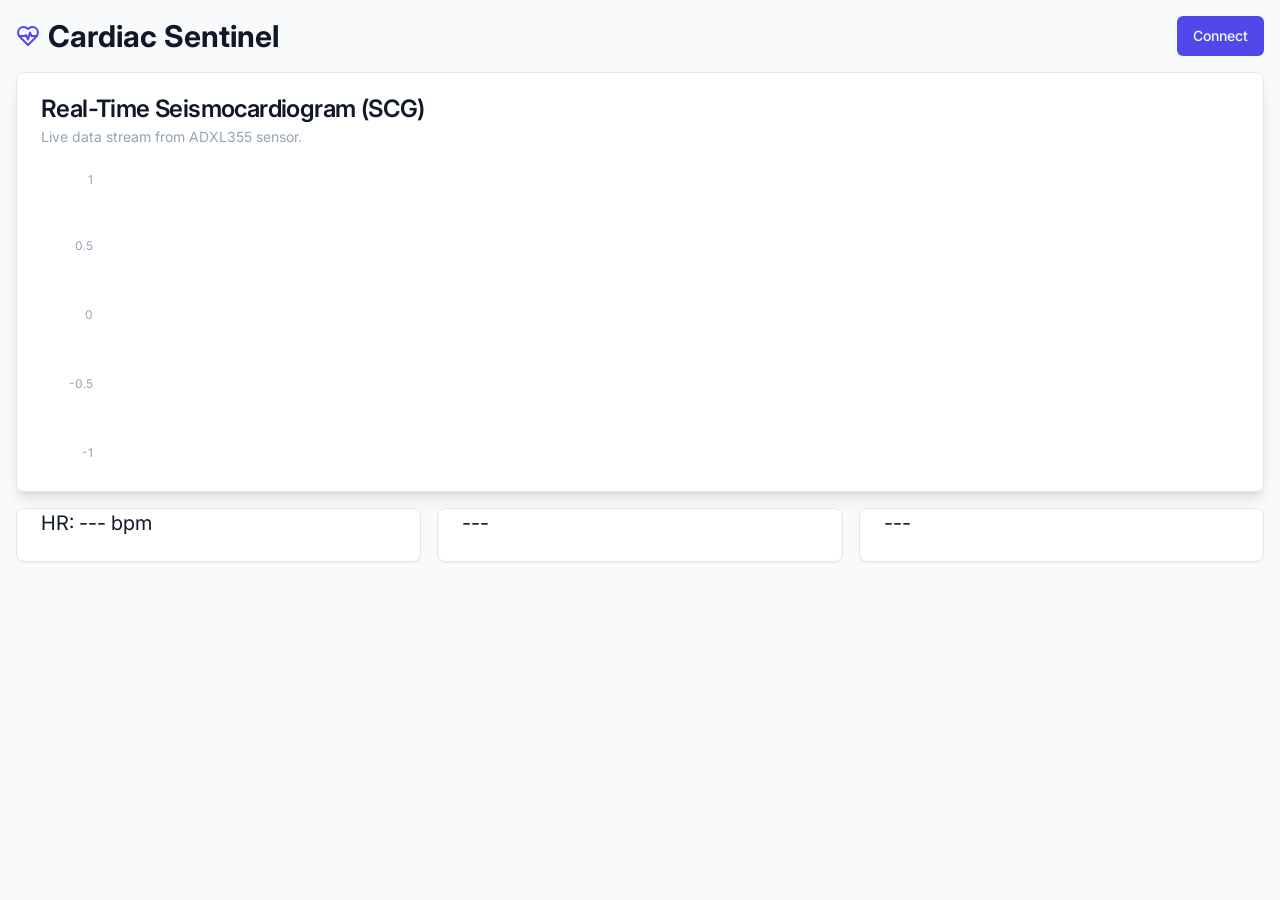
==== index.html @ 400925f0 "Updates" ====
<!DOCTYPE html><html lang="en"><head><meta charSet="utf-8"/><meta name="viewport" content="width=device-width, initial-scale=1"/><link rel="stylesheet" href="/_next/static/css/9968f842c42df639.css" data-precedence="next"/><link rel="preload" as="script" fetchPriority="low" href="/_next/static/chunks/webpack-a2d2ecf072c5eadf.js"/><script src="/_next/static/chunks/4bd1b696-b9202481de15876f.js" async=""></script><script src="/_next/static/chunks/684-242b837866d36d72.js" async=""></script><script src="/_next/static/chunks/main-app-418bdf62731ee5dd.js" async=""></script><script src="/_next/static/chunks/956-b4e54726a2a4a365.js" async=""></script><script src="/_next/static/chunks/app/page-f18080da831ae2c6.js" async=""></script><link rel="preconnect" href="https://fonts.googleapis.com"/><link rel="preconnect" href="https://fonts.gstatic.com" crossorigin="anonymous"/><link href="https://fonts.googleapis.com/css2?family=Inter&amp;display=swap" rel="stylesheet"/><title>Cardiac Sentinel</title><meta name="description" content="Generated by Firebase Studio"/><script>document.querySelectorAll('body link[rel="icon"], body link[rel="apple-touch-icon"]').forEach(el => document.head.appendChild(el))</script><script src="/_next/static/chunks/polyfills-42372ed130431b0a.js" noModule=""></script></head><body class="font-body antialiased"><div class="flex flex-col min-h-screen p-4 bg-slate-50"><header class="flex justify-between items-center mb-4"><h1 class="text-3xl font-bold flex items-center gap-2"><svg xmlns="http://www.w3.org/2000/svg" width="24" height="24" viewBox="0 0 24 24" fill="none" stroke="currentColor" stroke-width="2" stroke-linecap="round" stroke-linejoin="round" class="lucide lucide-heart-pulse text-primary"><path d="M19 14c1.49-1.46 3-3.21 3-5.5A5.5 5.5 0 0 0 16.5 3c-1.76 0-3 .5-4.5 2-1.5-1.5-2.74-2-4.5-2A5.5 5.5 0 0 0 2 8.5c0 2.3 1.5 4.05 3 5.5l7 7Z"></path><path d="M3.22 12H9.5l.5-1 2 4.5 2-7 1.5 3.5h5.27"></path></svg> Cardiac Sentinel</h1><button class="inline-flex items-center justify-center gap-2 whitespace-nowrap rounded-md text-sm font-medium ring-offset-background transition-colors focus-visible:outline-none focus-visible:ring-2 focus-visible:ring-ring focus-visible:ring-offset-2 disabled:pointer-events-none disabled:opacity-50 [&amp;_svg]:pointer-events-none [&amp;_svg]:size-4 [&amp;_svg]:shrink-0 bg-primary text-primary-foreground hover:bg-primary/90 h-10 px-4 py-2">Connect</button></header><div class="rounded-lg border bg-card text-card-foreground w-full h-[420px] shadow-lg flex flex-col"><div class="flex flex-col space-y-1.5 p-6"><div class="text-2xl font-semibold leading-none tracking-tight">Real-Time Seismocardiogram (SCG)</div><div class="text-sm text-muted-foreground">Live data stream from ADXL355 sensor.</div></div><div class="p-6 pt-0 flex-1 pb-2"><div class="recharts-responsive-container" style="width:100%;height:100%;min-width:0"></div></div></div><div class="grid grid-cols-3 gap-4 mt-4"><div class="rounded-lg border bg-card text-card-foreground shadow-sm"><div class="p-6 pt-0 text-xl">HR: <!-- -->---<!-- --> bpm</div></div><div class="rounded-lg border bg-card text-card-foreground shadow-sm"><div class="p-6 pt-0 text-xl">---</div></div><div class="rounded-lg border bg-card text-card-foreground shadow-sm"><div class="p-6 pt-0 text-xl">---</div></div></div></div><div role="region" aria-label="Notifications (F8)" tabindex="-1" style="pointer-events:none"><ol tabindex="-1" class="fixed top-0 z-[100] flex max-h-screen w-full flex-col-reverse p-4 sm:bottom-0 sm:right-0 sm:top-auto sm:flex-col md:max-w-[420px]"></ol></div><!--$--><!--/$--><!--$--><!--/$--><script src="/_next/static/chunks/webpack-a2d2ecf072c5eadf.js" async=""></script><script>(self.__next_f=self.__next_f||[]).push([0])</script><script>self.__next_f.push([1,"1:\"$Sreact.fragment\"\n2:I[87555,[],\"\"]\n3:I[31295,[],\"\"]\n4:I[53557,[\"956\",\"static/chunks/956-b4e54726a2a4a365.js\",\"974\",\"static/chunks/app/page-f18080da831ae2c6.js\"],\"CardiacSentinelDashboard\"]\n5:I[57323,[\"956\",\"static/chunks/956-b4e54726a2a4a365.js\",\"974\",\"static/chunks/app/page-f18080da831ae2c6.js\"],\"Toaster\"]\n6:I[59665,[],\"MetadataBoundary\"]\n8:I[59665,[],\"OutletBoundary\"]\nb:I[74911,[],\"AsyncMetadataOutlet\"]\nd:I[59665,[],\"ViewportBoundary\"]\nf:I[26614,[],\"\"]\n:HL[\"/_next/static/css/9968f842c42df639.css\",\"style\"]\n"])</script><script>self.__next_f.push([1,"0:{\"P\":null,\"b\":\"VKDCpzNhIcx0nlGYERGuG\",\"p\":\"\",\"c\":[\"\",\"\"],\"i\":false,\"f\":[[[\"\",{\"children\":[\"__PAGE__\",{}]},\"$undefined\",\"$undefined\",true],[\"\",[\"$\",\"$1\",\"c\",{\"children\":[[[\"$\",\"link\",\"0\",{\"rel\":\"stylesheet\",\"href\":\"/_next/static/css/9968f842c42df639.css\",\"precedence\":\"next\",\"crossOrigin\":\"$undefined\",\"nonce\":\"$undefined\"}]],[\"$\",\"html\",null,{\"lang\":\"en\",\"children\":[[\"$\",\"head\",null,{\"children\":[[\"$\",\"link\",null,{\"rel\":\"preconnect\",\"href\":\"https://fonts.googleapis.com\"}],[\"$\",\"link\",null,{\"rel\":\"preconnect\",\"href\":\"https://fonts.gstatic.com\",\"crossOrigin\":\"anonymous\"}],[\"$\",\"link\",null,{\"href\":\"https://fonts.googleapis.com/css2?family=Inter\u0026display=swap\",\"rel\":\"stylesheet\"}]]}],[\"$\",\"body\",null,{\"className\":\"font-body antialiased\",\"children\":[\"$\",\"$L2\",null,{\"parallelRouterKey\":\"children\",\"error\":\"$undefined\",\"errorStyles\":\"$undefined\",\"errorScripts\":\"$undefined\",\"template\":[\"$\",\"$L3\",null,{}],\"templateStyles\":\"$undefined\",\"templateScripts\":\"$undefined\",\"notFound\":[[[\"$\",\"title\",null,{\"children\":\"404: This page could not be found.\"}],[\"$\",\"div\",null,{\"style\":{\"fontFamily\":\"system-ui,\\\"Segoe UI\\\",Roboto,Helvetica,Arial,sans-serif,\\\"Apple Color Emoji\\\",\\\"Segoe UI Emoji\\\"\",\"height\":\"100vh\",\"textAlign\":\"center\",\"display\":\"flex\",\"flexDirection\":\"column\",\"alignItems\":\"center\",\"justifyContent\":\"center\"},\"children\":[\"$\",\"div\",null,{\"children\":[[\"$\",\"style\",null,{\"dangerouslySetInnerHTML\":{\"__html\":\"body{color:#000;background:#fff;margin:0}.next-error-h1{border-right:1px solid rgba(0,0,0,.3)}@media (prefers-color-scheme:dark){body{color:#fff;background:#000}.next-error-h1{border-right:1px solid rgba(255,255,255,.3)}}\"}}],[\"$\",\"h1\",null,{\"className\":\"next-error-h1\",\"style\":{\"display\":\"inline-block\",\"margin\":\"0 20px 0 0\",\"padding\":\"0 23px 0 0\",\"fontSize\":24,\"fontWeight\":500,\"verticalAlign\":\"top\",\"lineHeight\":\"49px\"},\"children\":404}],[\"$\",\"div\",null,{\"style\":{\"display\":\"inline-block\"},\"children\":[\"$\",\"h2\",null,{\"style\":{\"fontSize\":14,\"fontWeight\":400,\"lineHeight\":\"49px\",\"margin\":0},\"children\":\"This page could not be found.\"}]}]]}]}]],[]],\"forbidden\":\"$undefined\",\"unauthorized\":\"$undefined\"}]}]]}]]}],{\"children\":[\"__PAGE__\",[\"$\",\"$1\",\"c\",{\"children\":[[[\"$\",\"$L4\",null,{}],[\"$\",\"$L5\",null,{}]],[\"$\",\"$L6\",null,{\"children\":\"$L7\"}],null,[\"$\",\"$L8\",null,{\"children\":[\"$L9\",\"$La\",[\"$\",\"$Lb\",null,{\"promise\":\"$@c\"}]]}]]}],{},null,false]},null,false],[\"$\",\"$1\",\"h\",{\"children\":[null,[\"$\",\"$1\",\"FujCl0XdfBCQm8FsEtH4W\",{\"children\":[[\"$\",\"$Ld\",null,{\"children\":\"$Le\"}],null]}],null]}],false]],\"m\":\"$undefined\",\"G\":[\"$f\",\"$undefined\"],\"s\":false,\"S\":true}\n"])</script><script>self.__next_f.push([1,"10:\"$Sreact.suspense\"\n11:I[74911,[],\"AsyncMetadata\"]\n7:[\"$\",\"$10\",null,{\"fallback\":null,\"children\":[\"$\",\"$L11\",null,{\"promise\":\"$@12\"}]}]\n"])</script><script>self.__next_f.push([1,"a:null\n"])</script><script>self.__next_f.push([1,"e:[[\"$\",\"meta\",\"0\",{\"charSet\":\"utf-8\"}],[\"$\",\"meta\",\"1\",{\"name\":\"viewport\",\"content\":\"width=device-width, initial-scale=1\"}]]\n9:null\n"])</script><script>self.__next_f.push([1,"12:{\"metadata\":[[\"$\",\"title\",\"0\",{\"children\":\"Cardiac Sentinel\"}],[\"$\",\"meta\",\"1\",{\"name\":\"description\",\"content\":\"Generated by Firebase Studio\"}]],\"error\":null,\"digest\":\"$undefined\"}\nc:{\"metadata\":\"$12:metadata\",\"error\":null,\"digest\":\"$undefined\"}\n"])</script></body></html>
---- _next/static/css/9968f842c42df639.css ----
*,:after,:before{--tw-border-spacing-x:0;--tw-border-spacing-y:0;--tw-translate-x:0;--tw-translate-y:0;--tw-rotate:0;--tw-skew-x:0;--tw-skew-y:0;--tw-scale-x:1;--tw-scale-y:1;--tw-pan-x: ;--tw-pan-y: ;--tw-pinch-zoom: ;--tw-scroll-snap-strictness:proximity;--tw-gradient-from-position: ;--tw-gradient-via-position: ;--tw-gradient-to-position: ;--tw-ordinal: ;--tw-slashed-zero: ;--tw-numeric-figure: ;--tw-numeric-spacing: ;--tw-numeric-fraction: ;--tw-ring-inset: ;--tw-ring-offset-width:0px;--tw-ring-offset-color:#fff;--tw-ring-color:rgb(59 130 246/0.5);--tw-ring-offset-shadow:0 0 #0000;--tw-ring-shadow:0 0 #0000;--tw-shadow:0 0 #0000;--tw-shadow-colored:0 0 #0000;--tw-blur: ;--tw-brightness: ;--tw-contrast: ;--tw-grayscale: ;--tw-hue-rotate: ;--tw-invert: ;--tw-saturate: ;--tw-sepia: ;--tw-drop-shadow: ;--tw-backdrop-blur: ;--tw-backdrop-brightness: ;--tw-backdrop-contrast: ;--tw-backdrop-grayscale: ;--tw-backdrop-hue-rotate: ;--tw-backdrop-invert: ;--tw-backdrop-opacity: ;--tw-backdrop-saturate: ;--tw-backdrop-sepia: ;--tw-contain-size: ;--tw-contain-layout: ;--tw-contain-paint: ;--tw-contain-style: }::backdrop{--tw-border-spacing-x:0;--tw-border-spacing-y:0;--tw-translate-x:0;--tw-translate-y:0;--tw-rotate:0;--tw-skew-x:0;--tw-skew-y:0;--tw-scale-x:1;--tw-scale-y:1;--tw-pan-x: ;--tw-pan-y: ;--tw-pinch-zoom: ;--tw-scroll-snap-strictness:proximity;--tw-gradient-from-position: ;--tw-gradient-via-position: ;--tw-gradient-to-position: ;--tw-ordinal: ;--tw-slashed-zero: ;--tw-numeric-figure: ;--tw-numeric-spacing: ;--tw-numeric-fraction: ;--tw-ring-inset: ;--tw-ring-offset-width:0px;--tw-ring-offset-color:#fff;--tw-ring-color:rgb(59 130 246/0.5);--tw-ring-offset-shadow:0 0 #0000;--tw-ring-shadow:0 0 #0000;--tw-shadow:0 0 #0000;--tw-shadow-colored:0 0 #0000;--tw-blur: ;--tw-brightness: ;--tw-contrast: ;--tw-grayscale: ;--tw-hue-rotate: ;--tw-invert: ;--tw-saturate: ;--tw-sepia: ;--tw-drop-shadow: ;--tw-backdrop-blur: ;--tw-backdrop-brightness: ;--tw-backdrop-contrast: ;--tw-backdrop-grayscale: ;--tw-backdrop-hue-rotate: ;--tw-backdrop-invert: ;--tw-backdrop-opacity: ;--tw-backdrop-saturate: ;--tw-backdrop-sepia: ;--tw-contain-size: ;--tw-contain-layout: ;--tw-contain-paint: ;--tw-contain-style: }/*
! tailwindcss v3.4.17 | MIT License | https://tailwindcss.com
*/*,:after,:before{box-sizing:border-box;border:0 solid #e5e7eb}:after,:before{--tw-content:""}:host,html{line-height:1.5;-webkit-text-size-adjust:100%;-moz-tab-size:4;-o-tab-size:4;tab-size:4;font-family:ui-sans-serif,system-ui,sans-serif,Apple Color Emoji,Segoe UI Emoji,Segoe UI Symbol,Noto Color Emoji;font-feature-settings:normal;font-variation-settings:normal;-webkit-tap-highlight-color:transparent}body{margin:0;line-height:inherit}hr{height:0;color:inherit;border-top-width:1px}abbr:where([title]){-webkit-text-decoration:underline dotted;text-decoration:underline dotted}h1,h2,h3,h4,h5,h6{font-size:inherit;font-weight:inherit}a{color:inherit;text-decoration:inherit}b,strong{font-weight:bolder}code,kbd,pre,samp{font-family:ui-monospace,SFMono-Regular,Menlo,Monaco,Consolas,Liberation Mono,Courier New,monospace;font-feature-settings:normal;font-variation-settings:normal;font-size:1em}small{font-size:80%}sub,sup{font-size:75%;line-height:0;position:relative;vertical-align:baseline}sub{bottom:-.25em}sup{top:-.5em}table{text-indent:0;border-color:inherit;border-collapse:collapse}button,input,optgroup,select,textarea{font-family:inherit;font-feature-settings:inherit;font-variation-settings:inherit;font-size:100%;font-weight:inherit;line-height:inherit;letter-spacing:inherit;color:inherit;margin:0;padding:0}button,select{text-transform:none}button,input:where([type=button]),input:where([type=reset]),input:where([type=submit]){-webkit-appearance:button;background-color:transparent;background-image:none}:-moz-focusring{outline:auto}:-moz-ui-invalid{box-shadow:none}progress{vertical-align:baseline}::-webkit-inner-spin-button,::-webkit-outer-spin-button{height:auto}[type=search]{-webkit-appearance:textfield;outline-offset:-2px}::-webkit-search-decoration{-webkit-appearance:none}::-webkit-file-upload-button{-webkit-appearance:button;font:inherit}summary{display:list-item}blockquote,dd,dl,figure,h1,h2,h3,h4,h5,h6,hr,p,pre{margin:0}fieldset{margin:0}fieldset,legend{padding:0}menu,ol,ul{list-style:none;margin:0;padding:0}dialog{padding:0}textarea{resize:vertical}input::-moz-placeholder,textarea::-moz-placeholder{opacity:1;color:#9ca3af}input::placeholder,textarea::placeholder{opacity:1;color:#9ca3af}[role=button],button{cursor:pointer}:disabled{cursor:default}audio,canvas,embed,iframe,img,object,svg,video{display:block;vertical-align:middle}img,video{max-width:100%;height:auto}[hidden]:where(:not([hidden=until-found])){display:none}:root{--background:220 13% 98%;--foreground:222 47% 11%;--card:0 0% 100%;--card-foreground:222 47% 11%;--popover:0 0% 100%;--popover-foreground:222 47% 11%;--primary:243 79% 60%;--primary-foreground:210 40% 98%;--secondary:210 40% 96.1%;--secondary-foreground:222 47% 11%;--muted:210 40% 96.1%;--muted-foreground:215 20% 65.1%;--accent:25 95% 53%;--accent-foreground:210 40% 98%;--destructive:25 95% 53%;--destructive-foreground:210 40% 98%;--border:214.3 31.8% 91.4%;--input:214.3 31.8% 91.4%;--ring:243 79% 60%;--chart-1:12 76% 61%;--chart-2:173 58% 39%;--chart-3:197 37% 24%;--chart-4:43 74% 66%;--chart-5:27 87% 67%;--radius:0.5rem;--sidebar-background:0 0% 98%;--sidebar-foreground:240 5.3% 26.1%;--sidebar-primary:240 5.9% 10%;--sidebar-primary-foreground:0 0% 98%;--sidebar-accent:240 4.8% 95.9%;--sidebar-accent-foreground:240 5.9% 10%;--sidebar-border:220 13% 91%;--sidebar-ring:217.2 91.2% 59.8%}*{border-color:hsl(var(--border))}body{background-color:hsl(var(--background));color:hsl(var(--foreground))}.sr-only{position:absolute;width:1px;height:1px;padding:0;margin:-1px;overflow:hidden;clip:rect(0,0,0,0);white-space:nowrap;border-width:0}.pointer-events-auto{pointer-events:auto}.fixed{position:fixed}.absolute{position:absolute}.relative{position:relative}.inset-0{inset:0}.left-\[50\%\]{left:50%}.right-2{right:.5rem}.right-4{right:1rem}.top-0{top:0}.top-2{top:.5rem}.top-4{top:1rem}.top-\[50\%\]{top:50%}.z-50{z-index:50}.z-\[100\]{z-index:100}.mb-2{margin-bottom:.5rem}.mb-4{margin-bottom:1rem}.mr-2{margin-right:.5rem}.mt-2{margin-top:.5rem}.mt-4{margin-top:1rem}.inline-block{display:inline-block}.flex{display:flex}.inline-flex{display:inline-flex}.grid{display:grid}.h-10{height:2.5rem}.h-11{height:2.75rem}.h-2\.5{height:.625rem}.h-4{height:1rem}.h-5{height:1.25rem}.h-8{height:2rem}.h-9{height:2.25rem}.h-\[420px\]{height:420px}.h-full{height:100%}.max-h-screen{max-height:100vh}.min-h-\[80px\]{min-height:80px}.min-h-screen{min-height:100vh}.w-10{width:2.5rem}.w-2\.5{width:.625rem}.w-4{width:1rem}.w-5{width:1.25rem}.w-8{width:2rem}.w-full{width:100%}.max-w-lg{max-width:32rem}.flex-1{flex:1 1 0%}.shrink-0{flex-shrink:0}.translate-x-\[-50\%\]{--tw-translate-x:-50%}.translate-x-\[-50\%\],.translate-y-\[-50\%\]{transform:translate(var(--tw-translate-x),var(--tw-translate-y)) rotate(var(--tw-rotate)) skewX(var(--tw-skew-x)) skewY(var(--tw-skew-y)) scaleX(var(--tw-scale-x)) scaleY(var(--tw-scale-y))}.translate-y-\[-50\%\]{--tw-translate-y:-50%}.touch-none{touch-action:none}.select-none{-webkit-user-select:none;-moz-user-select:none;user-select:none}.grid-cols-3{grid-template-columns:repeat(3,minmax(0,1fr))}.flex-col{flex-direction:column}.flex-col-reverse{flex-direction:column-reverse}.items-start{align-items:flex-start}.items-center{align-items:center}.justify-center{justify-content:center}.justify-between{justify-content:space-between}.gap-1{gap:.25rem}.gap-2{gap:.5rem}.gap-4{gap:1rem}.space-x-4>:not([hidden])~:not([hidden]){--tw-space-x-reverse:0;margin-right:calc(1rem * var(--tw-space-x-reverse));margin-left:calc(1rem * calc(1 - var(--tw-space-x-reverse)))}.space-y-1\.5>:not([hidden])~:not([hidden]){--tw-space-y-reverse:0;margin-top:calc(.375rem * calc(1 - var(--tw-space-y-reverse)));margin-bottom:calc(.375rem * var(--tw-space-y-reverse))}.space-y-2>:not([hidden])~:not([hidden]){--tw-space-y-reverse:0;margin-top:calc(.5rem * calc(1 - var(--tw-space-y-reverse)));margin-bottom:calc(.5rem * var(--tw-space-y-reverse))}.overflow-hidden{overflow:hidden}.whitespace-nowrap{white-space:nowrap}.rounded-\[inherit\]{border-radius:inherit}.rounded-full{border-radius:9999px}.rounded-lg{border-radius:var(--radius)}.rounded-md{border-radius:calc(var(--radius) - 2px)}.rounded-sm{border-radius:calc(var(--radius) - 4px)}.border{border-width:1px}.border-b{border-bottom-width:1px}.border-l{border-left-width:1px}.border-t{border-top-width:1px}.border-border\/50{border-color:hsl(var(--border)/.5)}.border-destructive{border-color:hsl(var(--destructive))}.border-input{border-color:hsl(var(--input))}.border-transparent{border-color:transparent}.border-l-transparent{border-left-color:transparent}.border-t-transparent{border-top-color:transparent}.bg-background{background-color:hsl(var(--background))}.bg-black\/80{background-color:rgb(0 0 0/.8)}.bg-border{background-color:hsl(var(--border))}.bg-card{background-color:hsl(var(--card))}.bg-destructive{background-color:hsl(var(--destructive))}.bg-destructive\/10{background-color:hsl(var(--destructive)/.1)}.bg-primary{background-color:hsl(var(--primary))}.bg-secondary{background-color:hsl(var(--secondary))}.bg-slate-50{--tw-bg-opacity:1;background-color:rgb(248 250 252/var(--tw-bg-opacity,1))}.bg-transparent{background-color:transparent}.p-1{padding:.25rem}.p-2{padding:.5rem}.p-3{padding:.75rem}.p-4{padding:1rem}.p-6{padding:1.5rem}.p-\[1px\]{padding:1px}.px-2\.5{padding-left:.625rem;padding-right:.625rem}.px-3{padding-left:.75rem;padding-right:.75rem}.px-4{padding-left:1rem;padding-right:1rem}.px-8{padding-left:2rem;padding-right:2rem}.py-0\.5{padding-top:.125rem;padding-bottom:.125rem}.py-2{padding-top:.5rem}.pb-2,.py-2{padding-bottom:.5rem}.pr-4{padding-right:1rem}.pr-8{padding-right:2rem}.pt-0{padding-top:0}.text-center{text-align:center}.font-body{font-family:Inter,sans-serif}.text-2xl{font-size:1.5rem;line-height:2rem}.text-3xl{font-size:1.875rem;line-height:2.25rem}.text-base{font-size:1rem;line-height:1.5rem}.text-lg{font-size:1.125rem;line-height:1.75rem}.text-sm{font-size:.875rem;line-height:1.25rem}.text-xl{font-size:1.25rem;line-height:1.75rem}.text-xs{font-size:.75rem;line-height:1rem}.font-bold{font-weight:700}.font-medium{font-weight:500}.font-semibold{font-weight:600}.leading-none{line-height:1}.tracking-tight{letter-spacing:-.025em}.text-card-foreground{color:hsl(var(--card-foreground))}.text-destructive{color:hsl(var(--destructive))}.text-destructive-foreground{color:hsl(var(--destructive-foreground))}.text-foreground{color:hsl(var(--foreground))}.text-foreground\/50{color:hsl(var(--foreground)/.5)}.text-muted-foreground{color:hsl(var(--muted-foreground))}.text-primary{color:hsl(var(--primary))}.text-primary-foreground{color:hsl(var(--primary-foreground))}.text-secondary-foreground{color:hsl(var(--secondary-foreground))}.underline-offset-4{text-underline-offset:4px}.antialiased{-webkit-font-smoothing:antialiased;-moz-osx-font-smoothing:grayscale}.opacity-0{opacity:0}.opacity-70{opacity:.7}.opacity-90{opacity:.9}.shadow-lg{--tw-shadow:0 10px 15px -3px rgb(0 0 0/0.1),0 4px 6px -4px rgb(0 0 0/0.1);--tw-shadow-colored:0 10px 15px -3px var(--tw-shadow-color),0 4px 6px -4px var(--tw-shadow-color)}.shadow-lg,.shadow-sm{box-shadow:var(--tw-ring-offset-shadow,0 0 #0000),var(--tw-ring-shadow,0 0 #0000),var(--tw-shadow)}.shadow-sm{--tw-shadow:0 1px 2px 0 rgb(0 0 0/0.05);--tw-shadow-colored:0 1px 2px 0 var(--tw-shadow-color)}.outline{outline-style:solid}.ring-offset-background{--tw-ring-offset-color:hsl(var(--background))}.filter{filter:var(--tw-blur) var(--tw-brightness) var(--tw-contrast) var(--tw-grayscale) var(--tw-hue-rotate) var(--tw-invert) var(--tw-saturate) var(--tw-sepia) var(--tw-drop-shadow)}.transition-all{transition-property:all;transition-timing-function:cubic-bezier(.4,0,.2,1);transition-duration:.15s}.transition-colors{transition-property:color,background-color,border-color,text-decoration-color,fill,stroke;transition-timing-function:cubic-bezier(.4,0,.2,1);transition-duration:.15s}.transition-opacity{transition-property:opacity;transition-timing-function:cubic-bezier(.4,0,.2,1);transition-duration:.15s}.duration-200{transition-duration:.2s}@keyframes enter{0%{opacity:var(--tw-enter-opacity,1);transform:translate3d(var(--tw-enter-translate-x,0),var(--tw-enter-translate-y,0),0) scale3d(var(--tw-enter-scale,1),var(--tw-enter-scale,1),var(--tw-enter-scale,1)) rotate(var(--tw-enter-rotate,0))}}@keyframes exit{to{opacity:var(--tw-exit-opacity,1);transform:translate3d(var(--tw-exit-translate-x,0),var(--tw-exit-translate-y,0),0) scale3d(var(--tw-exit-scale,1),var(--tw-exit-scale,1),var(--tw-exit-scale,1)) rotate(var(--tw-exit-rotate,0))}}.duration-200{animation-duration:.2s}body{font-family:Arial,Helvetica,sans-serif}.placeholder\:text-muted-foreground::-moz-placeholder{color:hsl(var(--muted-foreground))}.placeholder\:text-muted-foreground::placeholder{color:hsl(var(--muted-foreground))}.hover\:bg-accent:hover{background-color:hsl(var(--accent))}.hover\:bg-destructive\/80:hover{background-color:hsl(var(--destructive)/.8)}.hover\:bg-destructive\/90:hover{background-color:hsl(var(--destructive)/.9)}.hover\:bg-primary\/80:hover{background-color:hsl(var(--primary)/.8)}.hover\:bg-primary\/90:hover{background-color:hsl(var(--primary)/.9)}.hover\:bg-secondary:hover{background-color:hsl(var(--secondary))}.hover\:bg-secondary\/80:hover{background-color:hsl(var(--secondary)/.8)}.hover\:text-accent-foreground:hover{color:hsl(var(--accent-foreground))}.hover\:text-foreground:hover{color:hsl(var(--foreground))}.hover\:underline:hover{text-decoration-line:underline}.focus\:opacity-100:focus,.hover\:opacity-100:hover{opacity:1}.focus\:outline-none:focus{outline:2px solid transparent;outline-offset:2px}.focus\:ring-2:focus{--tw-ring-offset-shadow:var(--tw-ring-inset) 0 0 0 var(--tw-ring-offset-width) var(--tw-ring-offset-color);--tw-ring-shadow:var(--tw-ring-inset) 0 0 0 calc(2px + var(--tw-ring-offset-width)) var(--tw-ring-color);box-shadow:var(--tw-ring-offset-shadow),var(--tw-ring-shadow),var(--tw-shadow,0 0 #0000)}.focus\:ring-ring:focus{--tw-ring-color:hsl(var(--ring))}.focus\:ring-offset-2:focus{--tw-ring-offset-width:2px}.focus-visible\:outline-none:focus-visible{outline:2px solid transparent;outline-offset:2px}.focus-visible\:ring-2:focus-visible{--tw-ring-offset-shadow:var(--tw-ring-inset) 0 0 0 var(--tw-ring-offset-width) var(--tw-ring-offset-color);--tw-ring-shadow:var(--tw-ring-inset) 0 0 0 calc(2px + var(--tw-ring-offset-width)) var(--tw-ring-color);box-shadow:var(--tw-ring-offset-shadow),var(--tw-ring-shadow),var(--tw-shadow,0 0 #0000)}.focus-visible\:ring-ring:focus-visible{--tw-ring-color:hsl(var(--ring))}.focus-visible\:ring-offset-2:focus-visible{--tw-ring-offset-width:2px}.disabled\:pointer-events-none:disabled{pointer-events:none}.disabled\:cursor-not-allowed:disabled{cursor:not-allowed}.disabled\:opacity-50:disabled{opacity:.5}.group:hover .group-hover\:opacity-100{opacity:1}.group.destructive .group-\[\.destructive\]\:border-muted\/40{border-color:hsl(var(--muted)/.4)}.group.destructive .group-\[\.destructive\]\:text-red-300{--tw-text-opacity:1;color:rgb(252 165 165/var(--tw-text-opacity,1))}.group.destructive .group-\[\.destructive\]\:hover\:border-destructive\/30:hover{border-color:hsl(var(--destructive)/.3)}.group.destructive .group-\[\.destructive\]\:hover\:bg-destructive:hover{background-color:hsl(var(--destructive))}.group.destructive .group-\[\.destructive\]\:hover\:text-destructive-foreground:hover{color:hsl(var(--destructive-foreground))}.group.destructive .group-\[\.destructive\]\:hover\:text-red-50:hover{--tw-text-opacity:1;color:rgb(254 242 242/var(--tw-text-opacity,1))}.group.destructive .group-\[\.destructive\]\:focus\:ring-destructive:focus{--tw-ring-color:hsl(var(--destructive))}.group.destructive .group-\[\.destructive\]\:focus\:ring-red-400:focus{--tw-ring-opacity:1;--tw-ring-color:rgb(248 113 113/var(--tw-ring-opacity,1))}.group.destructive .group-\[\.destructive\]\:focus\:ring-offset-red-600:focus{--tw-ring-offset-color:#dc2626}.data-\[swipe\=cancel\]\:translate-x-0[data-swipe=cancel]{--tw-translate-x:0px}.data-\[swipe\=cancel\]\:translate-x-0[data-swipe=cancel],.data-\[swipe\=end\]\:translate-x-\[var\(--radix-toast-swipe-end-x\)\][data-swipe=end]{transform:translate(var(--tw-translate-x),var(--tw-translate-y)) rotate(var(--tw-rotate)) skewX(var(--tw-skew-x)) skewY(var(--tw-skew-y)) scaleX(var(--tw-scale-x)) scaleY(var(--tw-scale-y))}.data-\[swipe\=end\]\:translate-x-\[var\(--radix-toast-swipe-end-x\)\][data-swipe=end]{--tw-translate-x:var(--radix-toast-swipe-end-x)}.data-\[swipe\=move\]\:translate-x-\[var\(--radix-toast-swipe-move-x\)\][data-swipe=move]{--tw-translate-x:var(--radix-toast-swipe-move-x);transform:translate(var(--tw-translate-x),var(--tw-translate-y)) rotate(var(--tw-rotate)) skewX(var(--tw-skew-x)) skewY(var(--tw-skew-y)) scaleX(var(--tw-scale-x)) scaleY(var(--tw-scale-y))}.data-\[state\=open\]\:bg-accent[data-state=open]{background-color:hsl(var(--accent))}.data-\[state\=open\]\:text-muted-foreground[data-state=open]{color:hsl(var(--muted-foreground))}.data-\[swipe\=move\]\:transition-none[data-swipe=move]{transition-property:none}.data-\[state\=open\]\:animate-in[data-state=open]{animation-name:enter;animation-duration:.15s;--tw-enter-opacity:initial;--tw-enter-scale:initial;--tw-enter-rotate:initial;--tw-enter-translate-x:initial;--tw-enter-translate-y:initial}.data-\[state\=closed\]\:animate-out[data-state=closed],.data-\[swipe\=end\]\:animate-out[data-swipe=end]{animation-name:exit;animation-duration:.15s;--tw-exit-opacity:initial;--tw-exit-scale:initial;--tw-exit-rotate:initial;--tw-exit-translate-x:initial;--tw-exit-translate-y:initial}.data-\[state\=closed\]\:fade-out-0[data-state=closed]{--tw-exit-opacity:0}.data-\[state\=closed\]\:fade-out-80[data-state=closed]{--tw-exit-opacity:0.8}.data-\[state\=open\]\:fade-in-0[data-state=open]{--tw-enter-opacity:0}.data-\[state\=closed\]\:zoom-out-95[data-state=closed]{--tw-exit-scale:.95}.data-\[state\=open\]\:zoom-in-95[data-state=open]{--tw-enter-scale:.95}.data-\[state\=closed\]\:slide-out-to-left-1\/2[data-state=closed]{--tw-exit-translate-x:-50%}.data-\[state\=closed\]\:slide-out-to-right-full[data-state=closed]{--tw-exit-translate-x:100%}.data-\[state\=closed\]\:slide-out-to-top-\[48\%\][data-state=closed]{--tw-exit-translate-y:-48%}.data-\[state\=open\]\:slide-in-from-left-1\/2[data-state=open]{--tw-enter-translate-x:-50%}.data-\[state\=open\]\:slide-in-from-top-\[48\%\][data-state=open]{--tw-enter-translate-y:-48%}.data-\[state\=open\]\:slide-in-from-top-full[data-state=open]{--tw-enter-translate-y:-100%}@media (min-width:640px){.sm\:bottom-0{bottom:0}.sm\:right-0{right:0}.sm\:top-auto{top:auto}.sm\:mt-0{margin-top:0}.sm\:flex-row{flex-direction:row}.sm\:flex-col{flex-direction:column}.sm\:justify-end{justify-content:flex-end}.sm\:space-x-2>:not([hidden])~:not([hidden]){--tw-space-x-reverse:0;margin-right:calc(.5rem * var(--tw-space-x-reverse));margin-left:calc(.5rem * calc(1 - var(--tw-space-x-reverse)))}.sm\:rounded-lg{border-radius:var(--radius)}.sm\:text-left{text-align:left}.data-\[state\=open\]\:sm\:slide-in-from-bottom-full[data-state=open]{--tw-enter-translate-y:100%}}@media (min-width:768px){.md\:max-w-\[420px\]{max-width:420px}.md\:text-sm{font-size:.875rem;line-height:1.25rem}}.\[\&_svg\]\:pointer-events-none svg{pointer-events:none}.\[\&_svg\]\:size-4 svg{width:1rem;height:1rem}.\[\&_svg\]\:shrink-0 svg{flex-shrink:0}
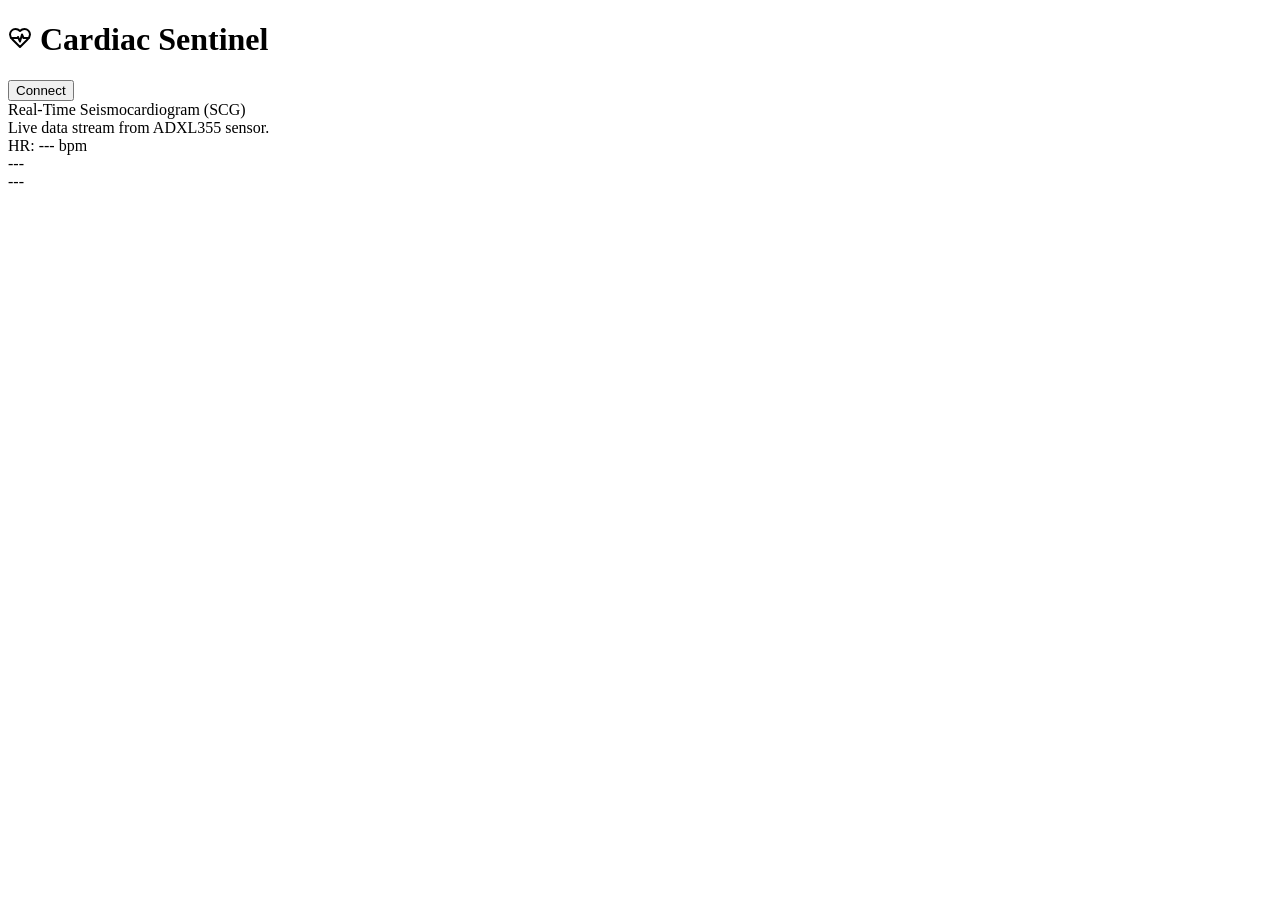
==== commit 0c74cbdc: "Updates" ====
--- a/index.html
+++ b/index.html
@@ -1 +1 @@
-<!DOCTYPE html><html lang="en"><head><meta charSet="utf-8"/><meta name="viewport" content="width=device-width, initial-scale=1"/><link rel="stylesheet" href="/_next/static/css/9968f842c42df639.css" data-precedence="next"/><link rel="preload" as="script" fetchPriority="low" href="/_next/static/chunks/webpack-a2d2ecf072c5eadf.js"/><script src="/_next/static/chunks/4bd1b696-b9202481de15876f.js" async=""></script><script src="/_next/static/chunks/684-242b837866d36d72.js" async=""></script><script src="/_next/static/chunks/main-app-418bdf62731ee5dd.js" async=""></script><script src="/_next/static/chunks/956-b4e54726a2a4a365.js" async=""></script><script src="/_next/static/chunks/app/page-f18080da831ae2c6.js" async=""></script><link rel="preconnect" href="https://fonts.googleapis.com"/><link rel="preconnect" href="https://fonts.gstatic.com" crossorigin="anonymous"/><link href="https://fonts.googleapis.com/css2?family=Inter&amp;display=swap" rel="stylesheet"/><title>Cardiac Sentinel</title><meta name="description" content="Generated by Firebase Studio"/><script>document.querySelectorAll('body link[rel="icon"], body link[rel="apple-touch-icon"]').forEach(el => document.head.appendChild(el))</script><script src="/_next/static/chunks/polyfills-42372ed130431b0a.js" noModule=""></script></head><body class="font-body antialiased"><div class="flex flex-col min-h-screen p-4 bg-slate-50"><header class="flex justify-between items-center mb-4"><h1 class="text-3xl font-bold flex items-center gap-2"><svg xmlns="http://www.w3.org/2000/svg" width="24" height="24" viewBox="0 0 24 24" fill="none" stroke="currentColor" stroke-width="2" stroke-linecap="round" stroke-linejoin="round" class="lucide lucide-heart-pulse text-primary"><path d="M19 14c1.49-1.46 3-3.21 3-5.5A5.5 5.5 0 0 0 16.5 3c-1.76 0-3 .5-4.5 2-1.5-1.5-2.74-2-4.5-2A5.5 5.5 0 0 0 2 8.5c0 2.3 1.5 4.05 3 5.5l7 7Z"></path><path d="M3.22 12H9.5l.5-1 2 4.5 2-7 1.5 3.5h5.27"></path></svg> Cardiac Sentinel</h1><button class="inline-flex items-center justify-center gap-2 whitespace-nowrap rounded-md text-sm font-medium ring-offset-background transition-colors focus-visible:outline-none focus-visible:ring-2 focus-visible:ring-ring focus-visible:ring-offset-2 disabled:pointer-events-none disabled:opacity-50 [&amp;_svg]:pointer-events-none [&amp;_svg]:size-4 [&amp;_svg]:shrink-0 bg-primary text-primary-foreground hover:bg-primary/90 h-10 px-4 py-2">Connect</button></header><div class="rounded-lg border bg-card text-card-foreground w-full h-[420px] shadow-lg flex flex-col"><div class="flex flex-col space-y-1.5 p-6"><div class="text-2xl font-semibold leading-none tracking-tight">Real-Time Seismocardiogram (SCG)</div><div class="text-sm text-muted-foreground">Live data stream from ADXL355 sensor.</div></div><div class="p-6 pt-0 flex-1 pb-2"><div class="recharts-responsive-container" style="width:100%;height:100%;min-width:0"></div></div></div><div class="grid grid-cols-3 gap-4 mt-4"><div class="rounded-lg border bg-card text-card-foreground shadow-sm"><div class="p-6 pt-0 text-xl">HR: <!-- -->---<!-- --> bpm</div></div><div class="rounded-lg border bg-card text-card-foreground shadow-sm"><div class="p-6 pt-0 text-xl">---</div></div><div class="rounded-lg border bg-card text-card-foreground shadow-sm"><div class="p-6 pt-0 text-xl">---</div></div></div></div><div role="region" aria-label="Notifications (F8)" tabindex="-1" style="pointer-events:none"><ol tabindex="-1" class="fixed top-0 z-[100] flex max-h-screen w-full flex-col-reverse p-4 sm:bottom-0 sm:right-0 sm:top-auto sm:flex-col md:max-w-[420px]"></ol></div><!--$--><!--/$--><!--$--><!--/$--><script src="/_next/static/chunks/webpack-a2d2ecf072c5eadf.js" async=""></script><script>(self.__next_f=self.__next_f||[]).push([0])</script><script>self.__next_f.push([1,"1:\"$Sreact.fragment\"\n2:I[87555,[],\"\"]\n3:I[31295,[],\"\"]\n4:I[53557,[\"956\",\"static/chunks/956-b4e54726a2a4a365.js\",\"974\",\"static/chunks/app/page-f18080da831ae2c6.js\"],\"CardiacSentinelDashboard\"]\n5:I[57323,[\"956\",\"static/chunks/956-b4e54726a2a4a365.js\",\"974\",\"static/chunks/app/page-f18080da831ae2c6.js\"],\"Toaster\"]\n6:I[59665,[],\"MetadataBoundary\"]\n8:I[59665,[],\"OutletBoundary\"]\nb:I[74911,[],\"AsyncMetadataOutlet\"]\nd:I[59665,[],\"ViewportBoundary\"]\nf:I[26614,[],\"\"]\n:HL[\"/_next/static/css/9968f842c42df639.css\",\"style\"]\n"])</script><script>self.__next_f.push([1,"0:{\"P\":null,\"b\":\"VKDCpzNhIcx0nlGYERGuG\",\"p\":\"\",\"c\":[\"\",\"\"],\"i\":false,\"f\":[[[\"\",{\"children\":[\"__PAGE__\",{}]},\"$undefined\",\"$undefined\",true],[\"\",[\"$\",\"$1\",\"c\",{\"children\":[[[\"$\",\"link\",\"0\",{\"rel\":\"stylesheet\",\"href\":\"/_next/static/css/9968f842c42df639.css\",\"precedence\":\"next\",\"crossOrigin\":\"$undefined\",\"nonce\":\"$undefined\"}]],[\"$\",\"html\",null,{\"lang\":\"en\",\"children\":[[\"$\",\"head\",null,{\"children\":[[\"$\",\"link\",null,{\"rel\":\"preconnect\",\"href\":\"https://fonts.googleapis.com\"}],[\"$\",\"link\",null,{\"rel\":\"preconnect\",\"href\":\"https://fonts.gstatic.com\",\"crossOrigin\":\"anonymous\"}],[\"$\",\"link\",null,{\"href\":\"https://fonts.googleapis.com/css2?family=Inter\u0026display=swap\",\"rel\":\"stylesheet\"}]]}],[\"$\",\"body\",null,{\"className\":\"font-body antialiased\",\"children\":[\"$\",\"$L2\",null,{\"parallelRouterKey\":\"children\",\"error\":\"$undefined\",\"errorStyles\":\"$undefined\",\"errorScripts\":\"$undefined\",\"template\":[\"$\",\"$L3\",null,{}],\"templateStyles\":\"$undefined\",\"templateScripts\":\"$undefined\",\"notFound\":[[[\"$\",\"title\",null,{\"children\":\"404: This page could not be found.\"}],[\"$\",\"div\",null,{\"style\":{\"fontFamily\":\"system-ui,\\\"Segoe UI\\\",Roboto,Helvetica,Arial,sans-serif,\\\"Apple Color Emoji\\\",\\\"Segoe UI Emoji\\\"\",\"height\":\"100vh\",\"textAlign\":\"center\",\"display\":\"flex\",\"flexDirection\":\"column\",\"alignItems\":\"center\",\"justifyContent\":\"center\"},\"children\":[\"$\",\"div\",null,{\"children\":[[\"$\",\"style\",null,{\"dangerouslySetInnerHTML\":{\"__html\":\"body{color:#000;background:#fff;margin:0}.next-error-h1{border-right:1px solid rgba(0,0,0,.3)}@media (prefers-color-scheme:dark){body{color:#fff;background:#000}.next-error-h1{border-right:1px solid rgba(255,255,255,.3)}}\"}}],[\"$\",\"h1\",null,{\"className\":\"next-error-h1\",\"style\":{\"display\":\"inline-block\",\"margin\":\"0 20px 0 0\",\"padding\":\"0 23px 0 0\",\"fontSize\":24,\"fontWeight\":500,\"verticalAlign\":\"top\",\"lineHeight\":\"49px\"},\"children\":404}],[\"$\",\"div\",null,{\"style\":{\"display\":\"inline-block\"},\"children\":[\"$\",\"h2\",null,{\"style\":{\"fontSize\":14,\"fontWeight\":400,\"lineHeight\":\"49px\",\"margin\":0},\"children\":\"This page could not be found.\"}]}]]}]}]],[]],\"forbidden\":\"$undefined\",\"unauthorized\":\"$undefined\"}]}]]}]]}],{\"children\":[\"__PAGE__\",[\"$\",\"$1\",\"c\",{\"children\":[[[\"$\",\"$L4\",null,{}],[\"$\",\"$L5\",null,{}]],[\"$\",\"$L6\",null,{\"children\":\"$L7\"}],null,[\"$\",\"$L8\",null,{\"children\":[\"$L9\",\"$La\",[\"$\",\"$Lb\",null,{\"promise\":\"$@c\"}]]}]]}],{},null,false]},null,false],[\"$\",\"$1\",\"h\",{\"children\":[null,[\"$\",\"$1\",\"FujCl0XdfBCQm8FsEtH4W\",{\"children\":[[\"$\",\"$Ld\",null,{\"children\":\"$Le\"}],null]}],null]}],false]],\"m\":\"$undefined\",\"G\":[\"$f\",\"$undefined\"],\"s\":false,\"S\":true}\n"])</script><script>self.__next_f.push([1,"10:\"$Sreact.suspense\"\n11:I[74911,[],\"AsyncMetadata\"]\n7:[\"$\",\"$10\",null,{\"fallback\":null,\"children\":[\"$\",\"$L11\",null,{\"promise\":\"$@12\"}]}]\n"])</script><script>self.__next_f.push([1,"a:null\n"])</script><script>self.__next_f.push([1,"e:[[\"$\",\"meta\",\"0\",{\"charSet\":\"utf-8\"}],[\"$\",\"meta\",\"1\",{\"name\":\"viewport\",\"content\":\"width=device-width, initial-scale=1\"}]]\n9:null\n"])</script><script>self.__next_f.push([1,"12:{\"metadata\":[[\"$\",\"title\",\"0\",{\"children\":\"Cardiac Sentinel\"}],[\"$\",\"meta\",\"1\",{\"name\":\"description\",\"content\":\"Generated by Firebase Studio\"}]],\"error\":null,\"digest\":\"$undefined\"}\nc:{\"metadata\":\"$12:metadata\",\"error\":null,\"digest\":\"$undefined\"}\n"])</script></body></html>+<!DOCTYPE html><html lang="en"><head><meta charSet="utf-8"/><meta name="viewport" content="width=device-width, initial-scale=1"/><link rel="stylesheet" href="/HeartApp/_next/static/css/9968f842c42df639.css" data-precedence="next"/><link rel="preload" as="script" fetchPriority="low" href="/HeartApp/_next/static/chunks/webpack-22214d9ca410117b.js"/><script src="/HeartApp/_next/static/chunks/4bd1b696-b9202481de15876f.js" async=""></script><script src="/HeartApp/_next/static/chunks/684-8173309c8112c3ed.js" async=""></script><script src="/HeartApp/_next/static/chunks/main-app-418bdf62731ee5dd.js" async=""></script><script src="/HeartApp/_next/static/chunks/956-b4e54726a2a4a365.js" async=""></script><script src="/HeartApp/_next/static/chunks/app/page-f18080da831ae2c6.js" async=""></script><link rel="preconnect" href="https://fonts.googleapis.com"/><link rel="preconnect" href="https://fonts.gstatic.com" crossorigin="anonymous"/><link href="https://fonts.googleapis.com/css2?family=Inter&amp;display=swap" rel="stylesheet"/><title>Cardiac Sentinel</title><meta name="description" content="Generated by Firebase Studio"/><script>document.querySelectorAll('body link[rel="icon"], body link[rel="apple-touch-icon"]').forEach(el => document.head.appendChild(el))</script><script src="/HeartApp/_next/static/chunks/polyfills-42372ed130431b0a.js" noModule=""></script></head><body class="font-body antialiased"><div class="flex flex-col min-h-screen p-4 bg-slate-50"><header class="flex justify-between items-center mb-4"><h1 class="text-3xl font-bold flex items-center gap-2"><svg xmlns="http://www.w3.org/2000/svg" width="24" height="24" viewBox="0 0 24 24" fill="none" stroke="currentColor" stroke-width="2" stroke-linecap="round" stroke-linejoin="round" class="lucide lucide-heart-pulse text-primary"><path d="M19 14c1.49-1.46 3-3.21 3-5.5A5.5 5.5 0 0 0 16.5 3c-1.76 0-3 .5-4.5 2-1.5-1.5-2.74-2-4.5-2A5.5 5.5 0 0 0 2 8.5c0 2.3 1.5 4.05 3 5.5l7 7Z"></path><path d="M3.22 12H9.5l.5-1 2 4.5 2-7 1.5 3.5h5.27"></path></svg> Cardiac Sentinel</h1><button class="inline-flex items-center justify-center gap-2 whitespace-nowrap rounded-md text-sm font-medium ring-offset-background transition-colors focus-visible:outline-none focus-visible:ring-2 focus-visible:ring-ring focus-visible:ring-offset-2 disabled:pointer-events-none disabled:opacity-50 [&amp;_svg]:pointer-events-none [&amp;_svg]:size-4 [&amp;_svg]:shrink-0 bg-primary text-primary-foreground hover:bg-primary/90 h-10 px-4 py-2">Connect</button></header><div class="rounded-lg border bg-card text-card-foreground w-full h-[420px] shadow-lg flex flex-col"><div class="flex flex-col space-y-1.5 p-6"><div class="text-2xl font-semibold leading-none tracking-tight">Real-Time Seismocardiogram (SCG)</div><div class="text-sm text-muted-foreground">Live data stream from ADXL355 sensor.</div></div><div class="p-6 pt-0 flex-1 pb-2"><div class="recharts-responsive-container" style="width:100%;height:100%;min-width:0"></div></div></div><div class="grid grid-cols-3 gap-4 mt-4"><div class="rounded-lg border bg-card text-card-foreground shadow-sm"><div class="p-6 pt-0 text-xl">HR: <!-- -->---<!-- --> bpm</div></div><div class="rounded-lg border bg-card text-card-foreground shadow-sm"><div class="p-6 pt-0 text-xl">---</div></div><div class="rounded-lg border bg-card text-card-foreground shadow-sm"><div class="p-6 pt-0 text-xl">---</div></div></div></div><div role="region" aria-label="Notifications (F8)" tabindex="-1" style="pointer-events:none"><ol tabindex="-1" class="fixed top-0 z-[100] flex max-h-screen w-full flex-col-reverse p-4 sm:bottom-0 sm:right-0 sm:top-auto sm:flex-col md:max-w-[420px]"></ol></div><!--$--><!--/$--><!--$--><!--/$--><script src="/HeartApp/_next/static/chunks/webpack-22214d9ca410117b.js" async=""></script><script>(self.__next_f=self.__next_f||[]).push([0])</script><script>self.__next_f.push([1,"1:\"$Sreact.fragment\"\n2:I[87555,[],\"\"]\n3:I[31295,[],\"\"]\n4:I[53557,[\"956\",\"static/chunks/956-b4e54726a2a4a365.js\",\"974\",\"static/chunks/app/page-f18080da831ae2c6.js\"],\"CardiacSentinelDashboard\"]\n5:I[57323,[\"956\",\"static/chunks/956-b4e54726a2a4a365.js\",\"974\",\"static/chunks/app/page-f18080da831ae2c6.js\"],\"Toaster\"]\n6:I[59665,[],\"MetadataBoundary\"]\n8:I[59665,[],\"OutletBoundary\"]\nb:I[74911,[],\"AsyncMetadataOutlet\"]\nd:I[59665,[],\"ViewportBoundary\"]\nf:I[26614,[],\"\"]\n:HL[\"/HeartApp/_next/static/css/9968f842c42df639.css\",\"style\"]\n"])</script><script>self.__next_f.push([1,"0:{\"P\":null,\"b\":\"eoQq-HoG2L5O5XRdoUEwL\",\"p\":\"/HeartApp\",\"c\":[\"\",\"\"],\"i\":false,\"f\":[[[\"\",{\"children\":[\"__PAGE__\",{}]},\"$undefined\",\"$undefined\",true],[\"\",[\"$\",\"$1\",\"c\",{\"children\":[[[\"$\",\"link\",\"0\",{\"rel\":\"stylesheet\",\"href\":\"/HeartApp/_next/static/css/9968f842c42df639.css\",\"precedence\":\"next\",\"crossOrigin\":\"$undefined\",\"nonce\":\"$undefined\"}]],[\"$\",\"html\",null,{\"lang\":\"en\",\"children\":[[\"$\",\"head\",null,{\"children\":[[\"$\",\"link\",null,{\"rel\":\"preconnect\",\"href\":\"https://fonts.googleapis.com\"}],[\"$\",\"link\",null,{\"rel\":\"preconnect\",\"href\":\"https://fonts.gstatic.com\",\"crossOrigin\":\"anonymous\"}],[\"$\",\"link\",null,{\"href\":\"https://fonts.googleapis.com/css2?family=Inter\u0026display=swap\",\"rel\":\"stylesheet\"}]]}],[\"$\",\"body\",null,{\"className\":\"font-body antialiased\",\"children\":[\"$\",\"$L2\",null,{\"parallelRouterKey\":\"children\",\"error\":\"$undefined\",\"errorStyles\":\"$undefined\",\"errorScripts\":\"$undefined\",\"template\":[\"$\",\"$L3\",null,{}],\"templateStyles\":\"$undefined\",\"templateScripts\":\"$undefined\",\"notFound\":[[[\"$\",\"title\",null,{\"children\":\"404: This page could not be found.\"}],[\"$\",\"div\",null,{\"style\":{\"fontFamily\":\"system-ui,\\\"Segoe UI\\\",Roboto,Helvetica,Arial,sans-serif,\\\"Apple Color Emoji\\\",\\\"Segoe UI Emoji\\\"\",\"height\":\"100vh\",\"textAlign\":\"center\",\"display\":\"flex\",\"flexDirection\":\"column\",\"alignItems\":\"center\",\"justifyContent\":\"center\"},\"children\":[\"$\",\"div\",null,{\"children\":[[\"$\",\"style\",null,{\"dangerouslySetInnerHTML\":{\"__html\":\"body{color:#000;background:#fff;margin:0}.next-error-h1{border-right:1px solid rgba(0,0,0,.3)}@media (prefers-color-scheme:dark){body{color:#fff;background:#000}.next-error-h1{border-right:1px solid rgba(255,255,255,.3)}}\"}}],[\"$\",\"h1\",null,{\"className\":\"next-error-h1\",\"style\":{\"display\":\"inline-block\",\"margin\":\"0 20px 0 0\",\"padding\":\"0 23px 0 0\",\"fontSize\":24,\"fontWeight\":500,\"verticalAlign\":\"top\",\"lineHeight\":\"49px\"},\"children\":404}],[\"$\",\"div\",null,{\"style\":{\"display\":\"inline-block\"},\"children\":[\"$\",\"h2\",null,{\"style\":{\"fontSize\":14,\"fontWeight\":400,\"lineHeight\":\"49px\",\"margin\":0},\"children\":\"This page could not be found.\"}]}]]}]}]],[]],\"forbidden\":\"$undefined\",\"unauthorized\":\"$undefined\"}]}]]}]]}],{\"children\":[\"__PAGE__\",[\"$\",\"$1\",\"c\",{\"children\":[[[\"$\",\"$L4\",null,{}],[\"$\",\"$L5\",null,{}]],[\"$\",\"$L6\",null,{\"children\":\"$L7\"}],null,[\"$\",\"$L8\",null,{\"children\":[\"$L9\",\"$La\",[\"$\",\"$Lb\",null,{\"promise\":\"$@c\"}]]}]]}],{},null,false]},null,false],[\"$\",\"$1\",\"h\",{\"children\":[null,[\"$\",\"$1\",\"Bw352DyY-1thBWD4vEJx6\",{\"children\":[[\"$\",\"$Ld\",null,{\"children\":\"$Le\"}],null]}],null]}],false]],\"m\":\"$undefined\",\"G\":[\"$f\",\"$undefined\"],\"s\":false,\"S\":true}\n"])</script><script>self.__next_f.push([1,"10:\"$Sreact.suspense\"\n11:I[74911,[],\"AsyncMetadata\"]\n7:[\"$\",\"$10\",null,{\"fallback\":null,\"children\":[\"$\",\"$L11\",null,{\"promise\":\"$@12\"}]}]\n"])</script><script>self.__next_f.push([1,"a:null\n"])</script><script>self.__next_f.push([1,"e:[[\"$\",\"meta\",\"0\",{\"charSet\":\"utf-8\"}],[\"$\",\"meta\",\"1\",{\"name\":\"viewport\",\"content\":\"width=device-width, initial-scale=1\"}]]\n9:null\n"])</script><script>self.__next_f.push([1,"12:{\"metadata\":[[\"$\",\"title\",\"0\",{\"children\":\"Cardiac Sentinel\"}],[\"$\",\"meta\",\"1\",{\"name\":\"description\",\"content\":\"Generated by Firebase Studio\"}]],\"error\":null,\"digest\":\"$undefined\"}\nc:{\"metadata\":\"$12:metadata\",\"error\":null,\"digest\":\"$undefined\"}\n"])</script></body></html>
